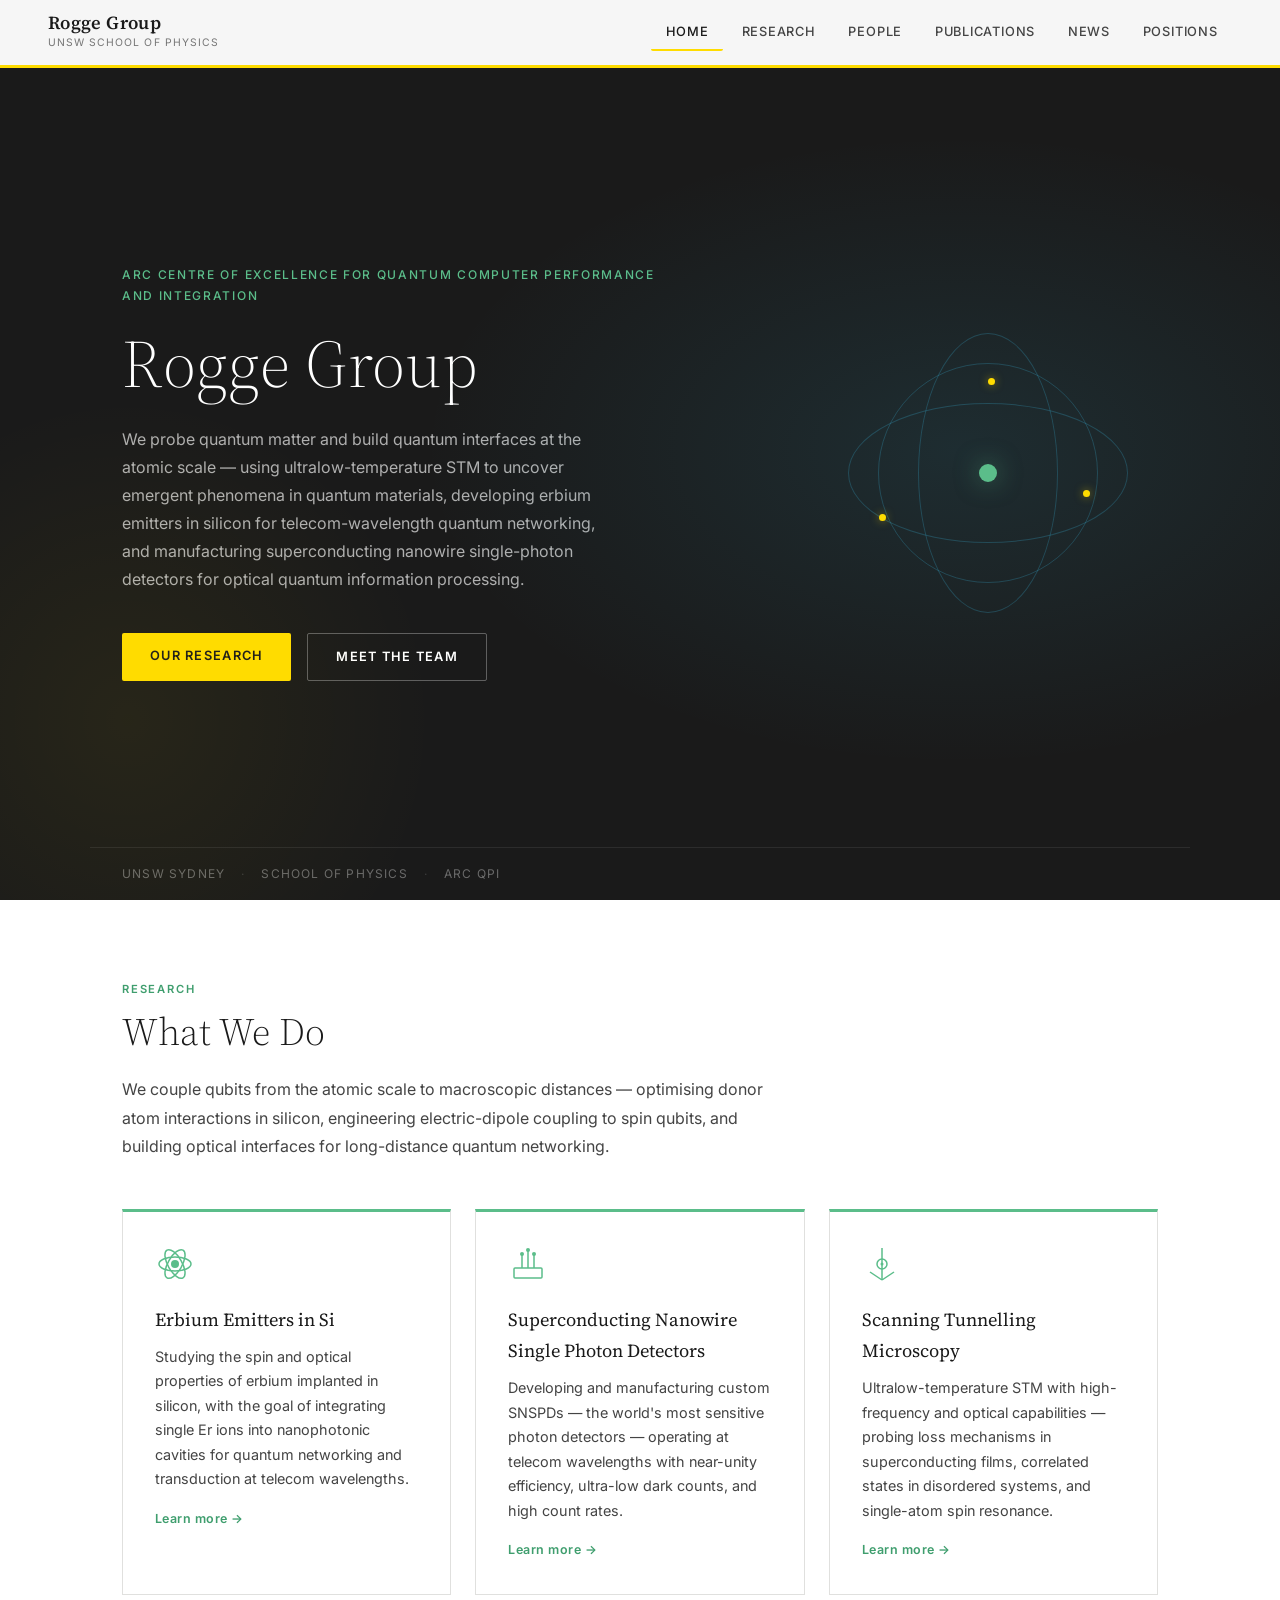
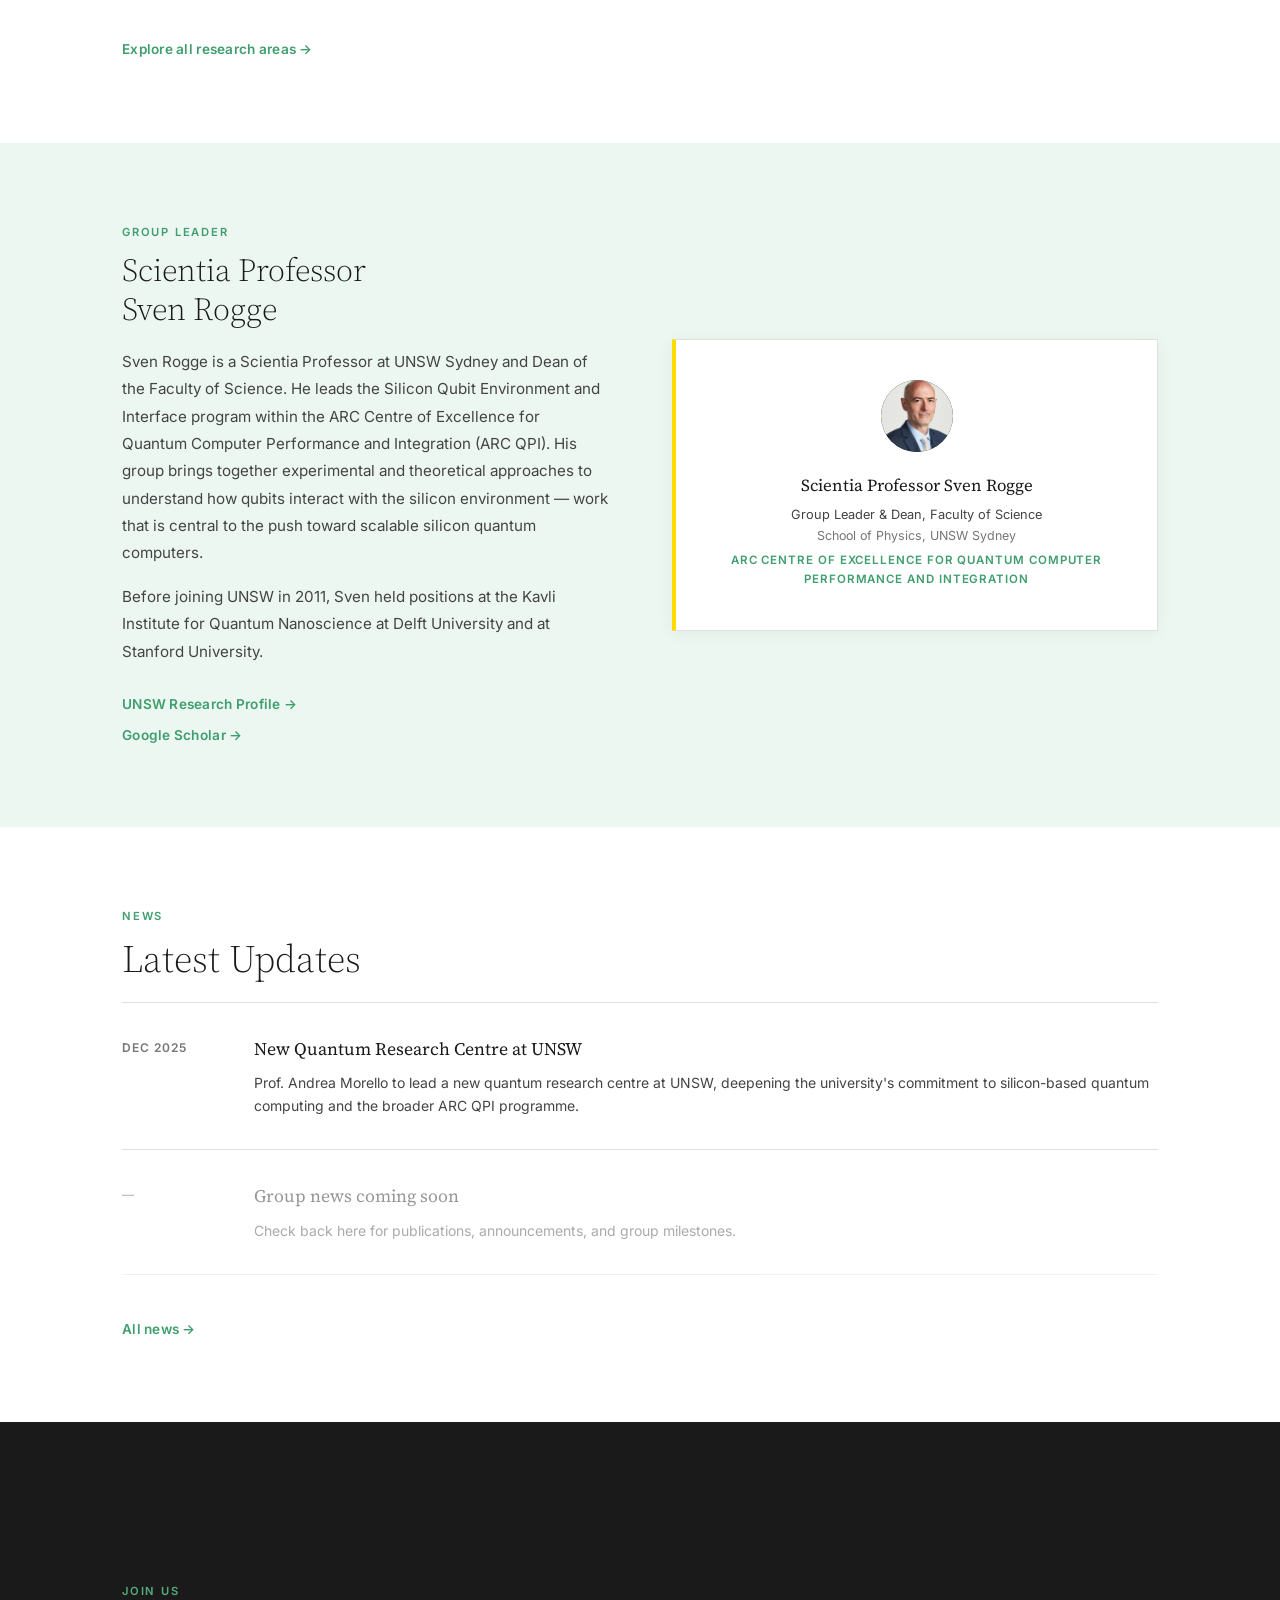
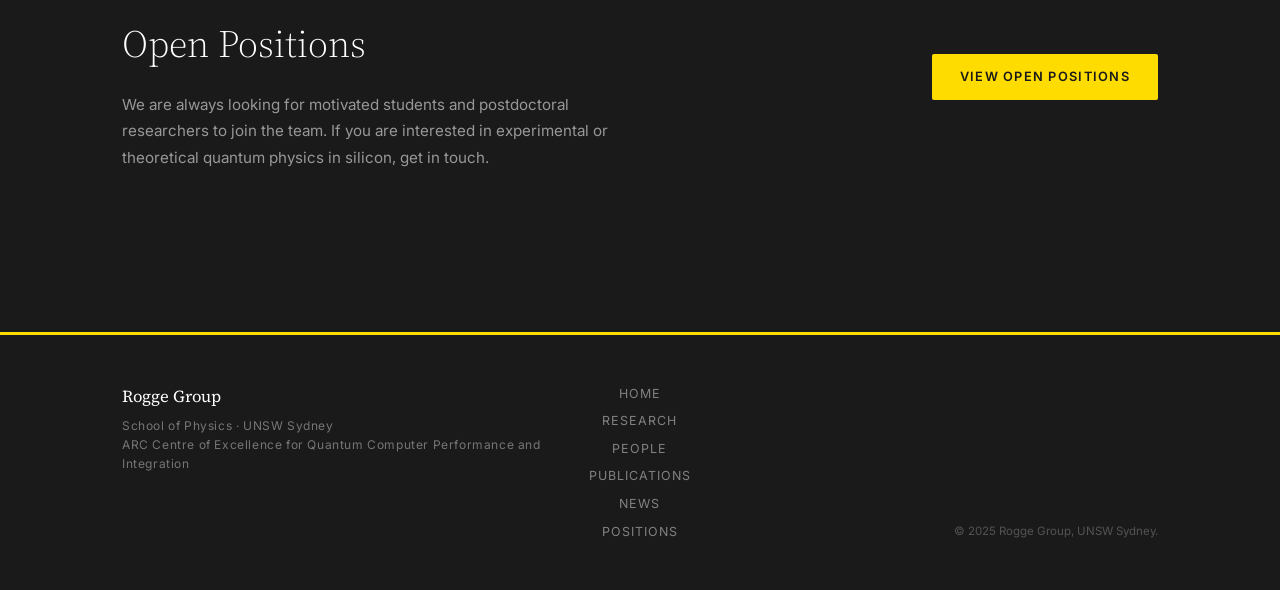
==== rogge/index.html @ 5e068f1f "Initial site" ====
<!DOCTYPE html>
<html lang="en">
<head>
  <meta charset="UTF-8" />
  <meta name="viewport" content="width=device-width, initial-scale=1.0" />
  <title>Rogge Group — UNSW School of Physics</title>
  <link rel="stylesheet" href="style.css" />
  <link rel="preconnect" href="https://fonts.googleapis.com" />
  <link rel="preconnect" href="https://fonts.gstatic.com" crossorigin />
  <link href="https://fonts.googleapis.com/css2?family=Source+Serif+4:ital,wght@0,300;0,400;0,600;1,300;1,400&family=Inter:wght@300;400;500;600&display=swap" rel="stylesheet" />
</head>
<body>

  <!-- ── Navigation ── -->
  <nav class="nav">
    <a href="index.html" class="nav-brand">
      <span class="nav-brand-name">Rogge Group</span>
      <span class="nav-brand-sub">UNSW School of Physics</span>
    </a>
    <div class="nav-links">
      <a href="index.html" class="nav-link active">Home</a>
      <a href="research.html" class="nav-link">Research</a>
      <a href="people.html" class="nav-link">People</a>
      <a href="publications.html" class="nav-link">Publications</a>
      <a href="news.html" class="nav-link">News</a>
      <a href="positions.html" class="nav-link">Positions</a>
    </div>
    <button class="nav-menu-toggle" aria-label="Toggle menu">&#9776;</button>
  </nav>

  <!-- ── Hero ── -->
  <section class="hero">
    <div class="hero-inner">
      <div class="hero-text">
        <div class="hero-eyebrow">ARC Centre of Excellence for Quantum Computer Performance and Integration</div>
        <h1 class="hero-title">Rogge Group</h1>
        <p class="hero-blurb">
          We probe quantum matter and build quantum interfaces at the atomic scale —
          using ultralow-temperature STM to uncover emergent phenomena in quantum
          materials, developing erbium emitters in silicon for telecom-wavelength
          quantum networking, and manufacturing superconducting nanowire single-photon
          detectors for optical quantum information processing.
        </p>
        <div class="hero-actions">
          <a href="research.html" class="btn btn-primary">Our Research</a>
          <a href="people.html" class="btn btn-secondary">Meet the Team</a>
        </div>
      </div>
      <div class="hero-graphic" aria-hidden="true">
        <div class="atom-ring atom-ring-1"></div>
        <div class="atom-ring atom-ring-2"></div>
        <div class="atom-ring atom-ring-3"></div>
        <div class="atom-core"></div>
        <div class="atom-dot dot-1"></div>
        <div class="atom-dot dot-2"></div>
        <div class="atom-dot dot-3"></div>
      </div>
    </div>
    <div class="hero-affil">
      <span>UNSW Sydney</span>
      <span class="affil-sep">·</span>
      <span>School of Physics</span>
      <span class="affil-sep">·</span>
      <span>ARC QPI</span>
    </div>
  </section>

  <!-- ── Research Overview ── -->
  <section class="section" id="research">
    <div class="container">
      <div class="section-label">Research</div>
      <h2 class="section-title">What We Do</h2>
      <p class="section-intro">
        We couple qubits from the atomic scale to macroscopic distances — optimising
        donor atom interactions in silicon, engineering electric-dipole coupling to
        spin qubits, and building optical interfaces for long-distance quantum networking.
      </p>

      <div class="research-grid research-grid-3">

        <div class="research-card">
          <div class="research-card-icon">
            <svg viewBox="0 0 40 40" fill="none" xmlns="http://www.w3.org/2000/svg">
              <circle cx="20" cy="20" r="4" fill="currentColor"/>
              <ellipse cx="20" cy="20" rx="16" ry="7" stroke="currentColor" stroke-width="1.5" fill="none"/>
              <ellipse cx="20" cy="20" rx="16" ry="7" stroke="currentColor" stroke-width="1.5" fill="none" transform="rotate(60 20 20)"/>
              <ellipse cx="20" cy="20" rx="16" ry="7" stroke="currentColor" stroke-width="1.5" fill="none" transform="rotate(120 20 20)"/>
            </svg>
          </div>
          <h3>Erbium Emitters in Si</h3>
          <p>
            Studying the spin and optical properties of erbium implanted in silicon,
            with the goal of integrating single Er ions into nanophotonic cavities
            for quantum networking and transduction at telecom wavelengths.
          </p>
          <a href="research.html#erbium" class="research-card-link">Learn more →</a>
        </div>

        <div class="research-card">
          <div class="research-card-icon">
            <svg viewBox="0 0 40 40" fill="none" xmlns="http://www.w3.org/2000/svg">
              <rect x="6" y="24" width="28" height="10" rx="1" stroke="currentColor" stroke-width="1.5"/>
              <path d="M14 24 L14 10 M20 24 L20 6 M26 24 L26 10" stroke="currentColor" stroke-width="1.5"/>
              <circle cx="20" cy="6" r="2" fill="currentColor"/>
              <circle cx="14" cy="10" r="2" fill="currentColor"/>
              <circle cx="26" cy="10" r="2" fill="currentColor"/>
            </svg>
          </div>
          <h3>Superconducting Nanowire Single Photon Detectors</h3>
          <p>
            Developing and manufacturing custom SNSPDs — the world's most sensitive
            photon detectors — operating at telecom wavelengths with near-unity
            efficiency, ultra-low dark counts, and high count rates.
          </p>
          <a href="research.html#snspd" class="research-card-link">Learn more →</a>
        </div>

        <div class="research-card">
          <div class="research-card-icon">
            <svg viewBox="0 0 40 40" fill="none" xmlns="http://www.w3.org/2000/svg">
              <line x1="20" y1="4" x2="20" y2="36" stroke="currentColor" stroke-width="1.5"/>
              <line x1="20" y1="36" x2="8" y2="28" stroke="currentColor" stroke-width="1.5"/>
              <line x1="20" y1="36" x2="32" y2="28" stroke="currentColor" stroke-width="1.5"/>
              <circle cx="20" cy="20" r="5" stroke="currentColor" stroke-width="1.5"/>
              <circle cx="20" cy="20" r="1.5" fill="currentColor"/>
            </svg>
          </div>
          <h3>Scanning Tunnelling Microscopy</h3>
          <p>
            Ultralow-temperature STM with high-frequency and optical capabilities —
            probing loss mechanisms in superconducting films, correlated states in
            disordered systems, and single-atom spin resonance.
          </p>
          <a href="research.html#stm" class="research-card-link">Learn more →</a>
        </div>

        <div class="research-card" style="display:none">
          <div class="research-card-icon">
            <svg viewBox="0 0 40 40" fill="none" xmlns="http://www.w3.org/2000/svg">
              <circle cx="20" cy="20" r="12" stroke="currentColor" stroke-width="1.5"/>
              <circle cx="20" cy="20" r="3" fill="currentColor"/>
              <line x1="20" y1="8" x2="20" y2="14" stroke="currentColor" stroke-width="1.5"/>
              <line x1="20" y1="26" x2="20" y2="32" stroke="currentColor" stroke-width="1.5"/>
              <line x1="8" y1="20" x2="14" y2="20" stroke="currentColor" stroke-width="1.5"/>
              <line x1="26" y1="20" x2="32" y2="20" stroke="currentColor" stroke-width="1.5"/>
            </svg>
          </div>
          <h3>Donor Atom Qubits</h3>
          <p>
            Using scanning tunnelling microscopy and spectroscopy to place
            and probe individual donor atoms in silicon with atomic precision —
            the building blocks of a phosphorus-in-silicon quantum processor.
          </p>
        </div>

      </div>

      <div class="research-cta">
        <a href="research.html" class="link-arrow">Explore all research areas →</a>
      </div>
    </div>
  </section>

  <!-- ── PI Feature ── -->
  <section class="section section-tinted" id="pi">
    <div class="container pi-layout">
      <div class="pi-text">
        <div class="section-label">Group Leader</div>
        <h2 class="pi-name">Scientia Professor<br/>Sven Rogge</h2>
        <p class="pi-bio">
          Sven Rogge is a Scientia Professor at UNSW Sydney and Dean of the
          Faculty of Science. He leads the Silicon Qubit Environment and
          Interface program within the ARC Centre of Excellence for Quantum
          Computer Performance and Integration (ARC QPI). His group brings
          together experimental and theoretical approaches to understand how
          qubits interact with the silicon environment — work that is central
          to the push toward scalable silicon quantum computers.
        </p>
        <p class="pi-bio">
          Before joining UNSW in 2011, Sven held positions at the Kavli
          Institute for Quantum Nanoscience at Delft University and at
          Stanford University.
        </p>
        <div class="pi-links">
          <a href="https://research.unsw.edu.au/people/scientia-professor-sven-rogge" target="_blank" rel="noopener" class="link-arrow">UNSW Research Profile →</a>
          <a href="https://scholar.google.com/citations?user=0EeBxOIAAAAJ" target="_blank" rel="noopener" class="link-arrow">Google Scholar →</a>
        </div>
      </div>
      <div class="pi-card-wrap">
        <div class="pi-card">
          <div class="pi-card-initials"><img src="sven-rogge.png" alt="Sven Rogge" style="width:100%;height:100%;object-fit:cover;border-radius:50%;display:block;" /></div>
          <div class="pi-card-details">
            <div class="pi-card-name">Scientia Professor Sven Rogge</div>
            <div class="pi-card-role">Group Leader &amp; Dean, Faculty of Science</div>
            <div class="pi-card-dept">School of Physics, UNSW Sydney</div>
            <div class="pi-card-affil">ARC Centre of Excellence for Quantum Computer Performance and Integration</div>
          </div>
        </div>
      </div>
    </div>
  </section>

  <!-- ── News Highlights ── -->
  <section class="section" id="news">
    <div class="container">
      <div class="section-label">News</div>
      <h2 class="section-title">Latest Updates</h2>

      <div class="news-list">
        <article class="news-item">
          <div class="news-date">Dec 2025</div>
          <div class="news-body">
            <h3 class="news-title">
              <a href="https://www.unsw.edu.au/news/2025/12/Prof-Andrea-Morello-To-Lead-New-Quantum-Research-Centre" target="_blank" rel="noopener">
                New Quantum Research Centre at UNSW
              </a>
            </h3>
            <p class="news-blurb">
              Prof. Andrea Morello to lead a new quantum research centre at UNSW,
              deepening the university's commitment to silicon-based quantum computing
              and the broader ARC QPI programme.
            </p>
          </div>
        </article>

        <article class="news-item news-item-placeholder">
          <div class="news-date">—</div>
          <div class="news-body">
            <h3 class="news-title">Group news coming soon</h3>
            <p class="news-blurb">
              Check back here for publications, announcements, and group milestones.
            </p>
          </div>
        </article>
      </div>

      <div class="research-cta">
        <a href="news.html" class="link-arrow">All news →</a>
      </div>
    </div>
  </section>

  <!-- ── Positions CTA ── -->
  <section class="section section-dark" id="positions">
    <div class="container positions-cta">
      <div>
        <div class="section-label section-label-light">Join Us</div>
        <h2 class="positions-title">Open Positions</h2>
        <p class="positions-blurb">
          We are always looking for motivated students and postdoctoral
          researchers to join the team. If you are interested in
          experimental or theoretical quantum physics in silicon,
          get in touch.
        </p>
      </div>
      <a href="positions.html" class="btn btn-yellow">View Open Positions</a>
    </div>
  </section>

  <!-- ── Footer ── -->
  <footer class="footer">
    <div class="container footer-inner">
      <div class="footer-brand">
        <div class="footer-name">Rogge Group</div>
        <div class="footer-sub">School of Physics · UNSW Sydney</div>
        <div class="footer-sub">ARC Centre of Excellence for Quantum Computer Performance and Integration</div>
      </div>
      <nav class="footer-nav">
        <a href="index.html">Home</a>
        <a href="research.html">Research</a>
        <a href="people.html">People</a>
        <a href="publications.html">Publications</a>
        <a href="news.html">News</a>
        <a href="positions.html">Positions</a>
      </nav>
      <div class="footer-copy">
        &copy; 2025 Rogge Group, UNSW Sydney.
      </div>
    </div>
  </footer>

</body>
</html>
---- rogge/style.css ----
/* ── Reset & Base ── */
*, *::before, *::after { box-sizing: border-box; margin: 0; padding: 0; }

:root {
  --unsw-yellow:   #FFDC00;
  --unsw-dark:     #1A1A1A;
  --unsw-mid:      #444444;
  --unsw-muted:    #767676;
  --unsw-light:    #F5F5F3;
  --unsw-border:   #E0E0DE;
  --cqc-blue:      #3AB5D9;
  --cqc-blue-dim:  #2A9BBF;
  --cqc-blue-faint:#EAF7FB;
  --green:         #5BBD8A;
  --green-dim:     #3F9E6E;
  --green-dark:    #1E6640;
  --green-faint:   #EDF7F2;
  --white:         #FFFFFF;

  --font-serif: 'Source Serif 4', Georgia, serif;
  --font-sans:  'Inter', system-ui, sans-serif;

  --nav-h: 68px;
}

html { scroll-behavior: smooth; }

body {
  background: var(--white);
  color: var(--unsw-dark);
  font-family: var(--font-sans);
  font-weight: 400;
  font-size: 16px;
  line-height: 1.7;
  -webkit-font-smoothing: antialiased;
}

a { color: inherit; text-decoration: none; }

/* ── Nav ── */
.nav {
  position: fixed;
  top: 0; left: 0; right: 0;
  z-index: 100;
  height: var(--nav-h);
  display: flex;
  align-items: center;
  justify-content: space-between;
  padding: 0 3rem;
  background: rgba(255,255,255,0.96);
  backdrop-filter: blur(10px);
  border-bottom: 3px solid var(--unsw-yellow);
}

.nav-brand {
  display: flex;
  flex-direction: column;
  gap: 0.05rem;
  text-decoration: none;
}

.nav-brand-name {
  font-family: var(--font-serif);
  font-size: 1.15rem;
  font-weight: 600;
  color: var(--unsw-dark);
  letter-spacing: 0.02em;
  line-height: 1.1;
}

.nav-brand-sub {
  font-size: 0.65rem;
  letter-spacing: 0.1em;
  text-transform: uppercase;
  color: var(--unsw-muted);
}

.nav-links {
  display: flex;
  gap: 0.25rem;
}

.nav-link {
  font-size: 0.8rem;
  font-weight: 500;
  letter-spacing: 0.06em;
  text-transform: uppercase;
  color: var(--unsw-mid);
  padding: 0.4rem 0.9rem;
  border-radius: 2px;
  transition: color 0.2s, background 0.2s;
}

.nav-link:hover { color: var(--unsw-dark); background: var(--unsw-light); }
.nav-link.active { color: var(--unsw-dark); border-bottom: 2px solid var(--unsw-yellow); }

.nav-menu-toggle {
  display: none;
  background: none;
  border: none;
  font-size: 1.4rem;
  cursor: pointer;
  color: var(--unsw-dark);
}

/* ── Container ── */
.container {
  max-width: 1100px;
  margin: 0 auto;
  padding: 0 2rem;
}

/* ── Hero ── */
.hero {
  min-height: 100vh;
  padding-top: var(--nav-h);
  display: flex;
  flex-direction: column;
  background: var(--unsw-dark);
  position: relative;
  overflow: hidden;
}

.hero::before {
  content: '';
  position: absolute;
  inset: 0;
  background:
    radial-gradient(ellipse 60% 50% at 75% 50%, rgba(58,181,217,0.12) 0%, transparent 70%),
    radial-gradient(ellipse 40% 60% at 10% 80%, rgba(255,220,0,0.06) 0%, transparent 60%);
  pointer-events: none;
}

.hero-inner {
  flex: 1;
  display: flex;
  align-items: center;
  justify-content: space-between;
  gap: 4rem;
  max-width: 1100px;
  margin: 0 auto;
  padding: 5rem 2rem 3rem;
  width: 100%;
}

.hero-text {
  max-width: 560px;
}

.hero-eyebrow {
  font-size: 0.75rem;
  font-weight: 500;
  letter-spacing: 0.14em;
  text-transform: uppercase;
  color: var(--green);
  margin-bottom: 1.25rem;
}

.hero-title {
  font-family: var(--font-serif);
  font-size: clamp(2.6rem, 5.5vw, 4.2rem);
  font-weight: 300;
  line-height: 1.12;
  color: var(--white);
  letter-spacing: 0.01em;
  margin-bottom: 1.5rem;
}

.hero-blurb {
  font-size: 1rem;
  color: rgba(255,255,255,0.65);
  line-height: 1.75;
  max-width: 480px;
  margin-bottom: 2.5rem;
}

.hero-actions {
  display: flex;
  gap: 1rem;
  flex-wrap: wrap;
}

/* ── Buttons ── */
.btn {
  display: inline-block;
  font-size: 0.8rem;
  font-weight: 600;
  letter-spacing: 0.1em;
  text-transform: uppercase;
  padding: 0.75rem 1.75rem;
  border-radius: 2px;
  transition: all 0.2s ease;
}

.btn-primary {
  background: var(--unsw-yellow);
  color: var(--unsw-dark);
}
.btn-primary:hover { background: #ffe633; }

.btn-secondary {
  background: transparent;
  color: var(--white);
  border: 1.5px solid rgba(255,255,255,0.3);
}
.btn-secondary:hover {
  border-color: rgba(255,255,255,0.7);
  background: rgba(255,255,255,0.06);
}

.btn-yellow {
  background: var(--unsw-yellow);
  color: var(--unsw-dark);
}
.btn-yellow:hover { background: #ffe633; }

/* ── Hero Graphic — atom ── */
.hero-graphic {
  position: relative;
  width: 340px;
  height: 340px;
  flex-shrink: 0;
}

.atom-ring {
  position: absolute;
  top: 50%; left: 50%;
  border-radius: 50%;
  border: 1.5px solid rgba(58,181,217,0.25);
  transform: translate(-50%, -50%);
  animation: spin linear infinite;
}

.atom-ring-1 { width: 220px; height: 220px; animation-duration: 18s; }
.atom-ring-2 { width: 280px; height: 140px; animation-duration: 24s; animation-direction: reverse; }
.atom-ring-3 { width: 140px; height: 280px; animation-duration: 30s; }

@keyframes spin {
  from { transform: translate(-50%, -50%) rotate(0deg); }
  to   { transform: translate(-50%, -50%) rotate(360deg); }
}

.atom-core {
  position: absolute;
  top: 50%; left: 50%;
  width: 18px; height: 18px;
  border-radius: 50%;
  background: var(--green);
  transform: translate(-50%, -50%);
  box-shadow: 0 0 24px rgba(91,189,138,0.5);
}

.atom-dot {
  position: absolute;
  width: 7px; height: 7px;
  border-radius: 50%;
  background: var(--unsw-yellow);
  box-shadow: 0 0 8px rgba(255,220,0,0.5);
}
.dot-1 { top: 22%; left: 50%; }
.dot-2 { top: 62%; left: 18%; }
.dot-3 { top: 55%; left: 78%; }

/* ── Hero Affiliation Bar ── */
.hero-affil {
  display: flex;
  align-items: center;
  gap: 1rem;
  padding: 1rem 2rem;
  max-width: 1100px;
  margin: 0 auto;
  width: 100%;
  font-size: 0.75rem;
  letter-spacing: 0.1em;
  text-transform: uppercase;
  color: rgba(255,255,255,0.35);
  border-top: 1px solid rgba(255,255,255,0.08);
}
.affil-sep { color: rgba(255,255,255,0.15); }

/* ── Section Base ── */
.section {
  padding: 5rem 0;
}

.section-tinted {
  background: var(--green-faint);
}

.section-dark {
  background: var(--unsw-dark);
}

.section-label {
  font-size: 0.7rem;
  font-weight: 600;
  letter-spacing: 0.16em;
  text-transform: uppercase;
  color: var(--green-dim);
  margin-bottom: 0.6rem;
}

.section-label-light {
  color: rgba(91,189,138,0.9);
}

.section-title {
  font-family: var(--font-serif);
  font-size: clamp(1.8rem, 3vw, 2.6rem);
  font-weight: 300;
  color: var(--unsw-dark);
  margin-bottom: 1.25rem;
  line-height: 1.2;
}

.section-intro {
  font-size: 1rem;
  color: var(--unsw-mid);
  max-width: 660px;
  line-height: 1.8;
  margin-bottom: 3rem;
}

/* ── Research Grid ── */
.research-grid {
  display: grid;
  grid-template-columns: repeat(2, 1fr);
  gap: 1.5rem;
}

.research-grid-3 {
  grid-template-columns: repeat(3, 1fr);
}

.research-card-link {
  display: inline-block;
  margin-top: 1rem;
  font-size: 0.78rem;
  font-weight: 600;
  color: var(--green-dim);
  letter-spacing: 0.04em;
  transition: color 0.2s;
}
.research-card-link:hover { color: var(--unsw-dark); }

.research-card {
  padding: 2rem;
  border: 1px solid var(--unsw-border);
  border-top: 3px solid var(--green);
  background: var(--white);
  transition: box-shadow 0.25s ease, transform 0.25s ease;
}

.research-card:hover {
  box-shadow: 0 4px 24px rgba(0,0,0,0.08);
  transform: translateY(-2px);
}

.research-card-icon {
  width: 40px;
  height: 40px;
  color: var(--green);
  margin-bottom: 1.25rem;
}

.research-card h3 {
  font-family: var(--font-serif);
  font-size: 1.15rem;
  font-weight: 400;
  color: var(--unsw-dark);
  margin-bottom: 0.6rem;
}

.research-card p {
  font-size: 0.9rem;
  color: var(--unsw-mid);
  line-height: 1.7;
}

.research-cta {
  margin-top: 2.5rem;
}

.link-arrow {
  font-size: 0.85rem;
  font-weight: 600;
  color: var(--green-dim);
  letter-spacing: 0.02em;
  transition: color 0.2s;
  display: inline-block;
  margin-right: 2rem;
}
.link-arrow:hover { color: var(--unsw-dark); }

/* ── PI Section ── */
.pi-layout {
  display: grid;
  grid-template-columns: 1fr 1fr;
  gap: 4rem;
  align-items: center;
}

.pi-name {
  font-family: var(--font-serif);
  font-size: clamp(1.6rem, 2.5vw, 2.2rem);
  font-weight: 300;
  color: var(--unsw-dark);
  margin-bottom: 1.25rem;
  line-height: 1.2;
}

.pi-bio {
  font-size: 0.95rem;
  color: var(--unsw-mid);
  line-height: 1.8;
  margin-bottom: 1rem;
}

.pi-links {
  margin-top: 1.75rem;
  display: flex;
  flex-direction: column;
  gap: 0.5rem;
}

.pi-card {
  background: var(--white);
  border: 1px solid var(--unsw-border);
  border-left: 4px solid var(--unsw-yellow);
  padding: 2.5rem 2rem;
  display: flex;
  flex-direction: column;
  align-items: center;
  text-align: center;
  gap: 1.25rem;
  box-shadow: 0 2px 16px rgba(0,0,0,0.05);
}

.pi-card-initials {
  width: 72px;
  height: 72px;
  border-radius: 50%;
  background: var(--unsw-dark);
  color: var(--unsw-yellow);
  font-family: var(--font-serif);
  font-size: 1.6rem;
  font-weight: 300;
  display: flex;
  align-items: center;
  justify-content: center;
  letter-spacing: 0.05em;
}

.pi-card-name {
  font-family: var(--font-serif);
  font-size: 1.05rem;
  font-weight: 400;
  color: var(--unsw-dark);
}

.pi-card-role {
  font-size: 0.8rem;
  color: var(--unsw-mid);
  margin-top: 0.2rem;
}

.pi-card-dept {
  font-size: 0.78rem;
  color: var(--unsw-muted);
}

.pi-card-affil {
  font-size: 0.72rem;
  font-weight: 600;
  letter-spacing: 0.08em;
  text-transform: uppercase;
  color: var(--green-dim);
  margin-top: 0.25rem;
}

/* ── News ── */
.news-list {
  display: flex;
  flex-direction: column;
  gap: 0;
  border-top: 1px solid var(--unsw-border);
}

.news-item {
  display: grid;
  grid-template-columns: 100px 1fr;
  gap: 2rem;
  padding: 2rem 0;
  border-bottom: 1px solid var(--unsw-border);
  align-items: start;
  transition: background 0.2s;
}

.news-item:hover { background: var(--unsw-light); }

.news-item-placeholder {
  opacity: 0.45;
}

.news-date {
  font-size: 0.75rem;
  font-weight: 600;
  letter-spacing: 0.08em;
  text-transform: uppercase;
  color: var(--unsw-muted);
  padding-top: 0.2rem;
}

.news-title {
  font-family: var(--font-serif);
  font-size: 1.1rem;
  font-weight: 400;
  color: var(--unsw-dark);
  margin-bottom: 0.4rem;
}

.news-title a { transition: color 0.2s; }
.news-title a:hover { color: var(--green-dim); }

.news-blurb {
  font-size: 0.875rem;
  color: var(--unsw-mid);
  line-height: 1.65;
}

/* ── Positions CTA ── */
.positions-cta {
  display: flex;
  align-items: center;
  justify-content: space-between;
  gap: 3rem;
  flex-wrap: wrap;
  padding-top: 5rem;
  padding-bottom: 5rem;
}

.positions-title {
  font-family: var(--font-serif);
  font-size: clamp(1.8rem, 3vw, 2.4rem);
  font-weight: 300;
  color: var(--white);
  margin-bottom: 1rem;
}

.positions-blurb {
  font-size: 0.95rem;
  color: rgba(255,255,255,0.55);
  line-height: 1.75;
  max-width: 520px;
}

/* ── Footer ── */
.footer {
  background: var(--unsw-dark);
  border-top: 3px solid var(--unsw-yellow);
  padding: 3rem 0;
}

.footer-inner {
  display: grid;
  grid-template-columns: 1fr auto 1fr;
  align-items: start;
  gap: 2rem;
}

.footer-name {
  font-family: var(--font-serif);
  font-size: 1.05rem;
  font-weight: 400;
  color: var(--white);
  margin-bottom: 0.3rem;
}

.footer-sub {
  font-size: 0.75rem;
  color: rgba(255,255,255,0.4);
  letter-spacing: 0.05em;
  line-height: 1.6;
}

.footer-nav {
  display: flex;
  flex-direction: column;
  gap: 0.4rem;
  align-items: center;
}

.footer-nav a {
  font-size: 0.78rem;
  letter-spacing: 0.08em;
  text-transform: uppercase;
  color: rgba(255,255,255,0.45);
  transition: color 0.2s;
}
.footer-nav a:hover { color: var(--white); }

.footer-copy {
  font-size: 0.72rem;
  color: rgba(255,255,255,0.25);
  text-align: right;
  align-self: end;
}

/* ── Page Header (inner pages) ── */
.page-header {
  padding: calc(var(--nav-h) + 3rem) 0 3rem;
  background: var(--unsw-dark);
  border-bottom: 3px solid var(--unsw-yellow);
}

.page-title {
  font-family: var(--font-serif);
  font-size: clamp(2.2rem, 4vw, 3.2rem);
  font-weight: 300;
  color: var(--white);
  line-height: 1.1;
  margin-bottom: 0.5rem;
}

.page-subtitle {
  font-size: 0.9rem;
  color: rgba(255,255,255,0.5);
  margin-top: 0.75rem;
}

.page-header-link {
  color: var(--green);
  text-decoration: underline;
  text-underline-offset: 3px;
}
.page-header-link:hover { color: var(--white); }

/* ── Section alt (light tint) ── */
.section-alt {
  background: var(--unsw-light);
}

/* ── People ── */
.people-group-title {
  font-family: var(--font-serif);
  font-size: 1.4rem;
  font-weight: 300;
  color: var(--unsw-dark);
  margin-bottom: 2rem;
  padding-bottom: 0.6rem;
  border-bottom: 1px solid var(--unsw-border);
}

.people-grid {
  display: grid;
  grid-template-columns: repeat(3, 1fr);
  gap: 1.25rem;
}

.people-grid-pi {
  grid-template-columns: 1fr;
}

.person-card {
  display: flex;
  align-items: flex-start;
  gap: 1.25rem;
  padding: 1.5rem;
  background: var(--white);
  border: 1px solid var(--unsw-border);
  border-top: 3px solid var(--green);
  transition: box-shadow 0.2s, transform 0.2s;
}

.person-card:hover {
  box-shadow: 0 4px 16px rgba(0,0,0,0.07);
  transform: translateY(-2px);
}

.person-card-pi {
  border-top-color: var(--unsw-yellow);
}

.person-avatar {
  width: 96px;
  height: 96px;
  min-width: 96px;
  border-radius: 50%;
  background: var(--unsw-dark);
  color: var(--unsw-yellow);
  font-family: var(--font-serif);
  font-size: 1.3rem;
  font-weight: 300;
  display: flex;
  align-items: center;
  justify-content: center;
  letter-spacing: 0.04em;
}

.person-avatar-large {
  width: 140px;
  height: 140px;
  min-width: 140px;
  font-size: 2rem;
}

.person-avatar img {
  width: 100%;
  height: 100%;
  object-fit: cover;
  border-radius: 50%;
  display: block;
}

.person-name {
  font-family: var(--font-serif);
  font-size: 1rem;
  font-weight: 400;
  color: var(--unsw-dark);
  margin-bottom: 0.2rem;
}

.person-role {
  font-size: 0.78rem;
  font-weight: 500;
  letter-spacing: 0.06em;
  text-transform: uppercase;
  color: var(--green-dim);
  margin-bottom: 0.3rem;
}

.person-detail {
  font-size: 0.8rem;
  color: var(--unsw-muted);
  line-height: 1.5;
}

.person-affil {
  font-size: 0.72rem;
  font-weight: 600;
  letter-spacing: 0.08em;
  text-transform: uppercase;
  color: var(--green-dim);
  margin-top: 0.4rem;
}

.person-links {
  display: flex;
  gap: 1.25rem;
  margin-top: 0.75rem;
}

.person-link {
  font-size: 0.78rem;
  font-weight: 600;
  color: var(--green-dim);
  transition: color 0.2s;
}
.person-link:hover { color: var(--unsw-dark); }

.people-alumni-placeholder {
  font-size: 0.9rem;
  color: var(--unsw-muted);
  font-style: italic;
  padding: 1.5rem 0;
}

/* ── Publications ── */
.pub-year-block {
  display: grid;
  grid-template-columns: 80px 1fr;
  gap: 0 2.5rem;
  margin-bottom: 0;
  border-top: 1px solid var(--unsw-border);
  padding: 2.5rem 0;
}

.pub-year-block:last-of-type {
  border-bottom: 1px solid var(--unsw-border);
}

.pub-year-label {
  font-family: var(--font-serif);
  font-size: 1.5rem;
  font-weight: 300;
  color: var(--unsw-dark);
  padding-top: 0.1rem;
  letter-spacing: 0.02em;
}

.pub-list {
  display: flex;
  flex-direction: column;
  gap: 1.75rem;
}

.pub-item {
  display: flex;
  flex-direction: column;
  gap: 0.3rem;
}

.pub-authors {
  font-size: 0.8rem;
  color: var(--unsw-muted);
  line-height: 1.5;
}

.pub-title {
  font-family: var(--font-serif);
  font-size: 1rem;
  font-weight: 400;
  color: var(--unsw-dark);
  line-height: 1.4;
}

.pub-meta {
  font-size: 0.8rem;
  color: var(--unsw-mid);
  display: flex;
  align-items: center;
  gap: 0.75rem;
  flex-wrap: wrap;
}

.pub-journal {
  font-style: italic;
}

.pub-doi {
  font-size: 0.72rem;
  font-weight: 600;
  letter-spacing: 0.06em;
  color: var(--green-dim);
  transition: color 0.2s;
}
.pub-doi:hover { color: var(--unsw-dark); }

.pub-footer-note {
  margin-top: 3rem;
  font-size: 0.9rem;
  color: var(--unsw-muted);
}

/* ── Research Areas ── */
.research-area {
  border-bottom: 1px solid var(--unsw-border);
}

.research-area-inner {
  display: flex;
  flex-direction: column;
  gap: 2.5rem;
}

.research-area-header {
  display: flex;
  align-items: flex-start;
  gap: 1.75rem;
}


.research-area-title {
  font-family: var(--font-serif);
  font-size: clamp(1.4rem, 2.2vw, 1.9rem);
  font-weight: 300;
  color: var(--unsw-dark);
  line-height: 1.15;
  margin-top: 0.25rem;
  white-space: nowrap;
}

.research-area-body {
  display: grid;
  grid-template-columns: 1fr 320px;
  gap: 3rem;
  align-items: start;
}

.research-area-text p {
  font-size: 0.975rem;
  color: var(--unsw-mid);
  line-height: 1.8;
  margin-bottom: 1rem;
}

.research-figures {
  display: grid;
  grid-template-columns: repeat(2, 1fr);
  gap: 1rem;
  margin-bottom: 1.75rem;
}

.research-figure {
  margin: 0;
}

.research-figure .research-figure-img-wrap {
  width: 100%;
  aspect-ratio: 4 / 3;
  overflow: hidden;
  border: 1px solid var(--unsw-border);
  background: var(--unsw-light);
}

.research-figure img {
  width: 100%;
  height: 100%;
  display: block;
  object-fit: cover;
  object-position: center;
}

.research-figure .research-figure-img-wrap.contain img {
  object-fit: contain;
  background: #fff;
}

/* show a dashed placeholder when image is missing */
.research-figure img[src$="fig1.png"]:not([naturalWidth]),
.research-figure img:not([src]) {
  min-height: 160px;
}

.research-figure figcaption {
  font-size: 0.75rem;
  color: var(--unsw-muted);
  font-style: italic;
  margin-top: 0.4rem;
  line-height: 1.45;
}

.research-list {
  margin: 0.75rem 0 1rem 1.25rem;
  display: flex;
  flex-direction: column;
  gap: 0.4rem;
}

.research-list li {
  font-size: 0.975rem;
  color: var(--unsw-mid);
  line-height: 1.6;
}

.research-placeholder {
  font-style: italic;
  color: var(--unsw-muted) !important;
}

.research-sidebar-card {
  background: var(--white);
  border: 1px solid var(--unsw-border);
  border-left: 3px solid var(--green-dark);
  padding: 1.25rem 1.5rem;
  margin-bottom: 1rem;
}

.section-alt .research-sidebar-card {
  background: var(--white);
  border-left-color: var(--green);
}

.section-alt .sidebar-card-label {
  color: var(--green-dim);
}

.section-alt .sidebar-pubs {
  border-left-color: var(--green);
}

.section-alt .sidebar-pubs li {
  border-left-color: var(--green);
}

.section-alt .pub-year-tag {
  color: var(--green-dim);
}

.sidebar-card-label {
  font-size: 0.65rem;
  font-weight: 600;
  letter-spacing: 0.14em;
  text-transform: uppercase;
  color: var(--green-dim);
  margin-bottom: 0.75rem;
}

.sidebar-list {
  list-style: none;
  display: flex;
  flex-direction: column;
  gap: 0.5rem;
}

.sidebar-list li {
  font-size: 0.82rem;
  color: var(--unsw-mid);
  padding-left: 0.75rem;
  border-left: 1px solid var(--unsw-border);
  line-height: 1.4;
}

.sidebar-pubs li {
  border-left-color: var(--green);
  border-left-width: 2px;
}

.sidebar-pubs a {
  color: var(--unsw-mid);
  transition: color 0.2s;
  display: flex;
  flex-direction: column;
  gap: 0.2rem;
}
.sidebar-pubs a:hover { color: var(--unsw-dark); }

.pub-year-tag {
  font-size: 0.68rem;
  font-weight: 600;
  letter-spacing: 0.08em;
  color: var(--green-dim);
}

.pub-venue {
  font-style: italic;
}

.pub-no-link {
  font-size: 0.82rem;
  color: var(--unsw-mid);
  line-height: 1.4;
}

/* ── News & Positions placeholder pages ── */
.placeholder-section {
  padding: 6rem 0;
  text-align: center;
}

.placeholder-section p {
  font-size: 1rem;
  color: var(--unsw-muted);
  font-style: italic;
}

/* ── Responsive ── */
@media (max-width: 900px) {
  .nav { padding: 0 1.5rem; }
  .nav-links { display: none; }
  .nav-menu-toggle { display: block; }

  .hero-inner {
    flex-direction: column;
    text-align: center;
    padding: 3rem 1.5rem 2rem;
    gap: 2rem;
  }

  .hero-text { max-width: 100%; }
  .hero-blurb { margin-left: auto; margin-right: auto; }
  .hero-actions { justify-content: center; }

  .hero-graphic {
    width: 220px;
    height: 220px;
  }
  .atom-ring-1 { width: 140px; height: 140px; }
  .atom-ring-2 { width: 180px; height: 90px; }
  .atom-ring-3 { width: 90px; height: 180px; }

  .research-grid { grid-template-columns: 1fr; }

  .pi-layout {
    grid-template-columns: 1fr;
    gap: 2.5rem;
  }

  .news-item { grid-template-columns: 1fr; gap: 0.5rem; }

  .positions-cta { flex-direction: column; align-items: flex-start; }

  .footer-inner {
    grid-template-columns: 1fr;
    gap: 1.5rem;
  }
  .footer-copy { text-align: left; }
  .footer-nav { align-items: flex-start; }
}
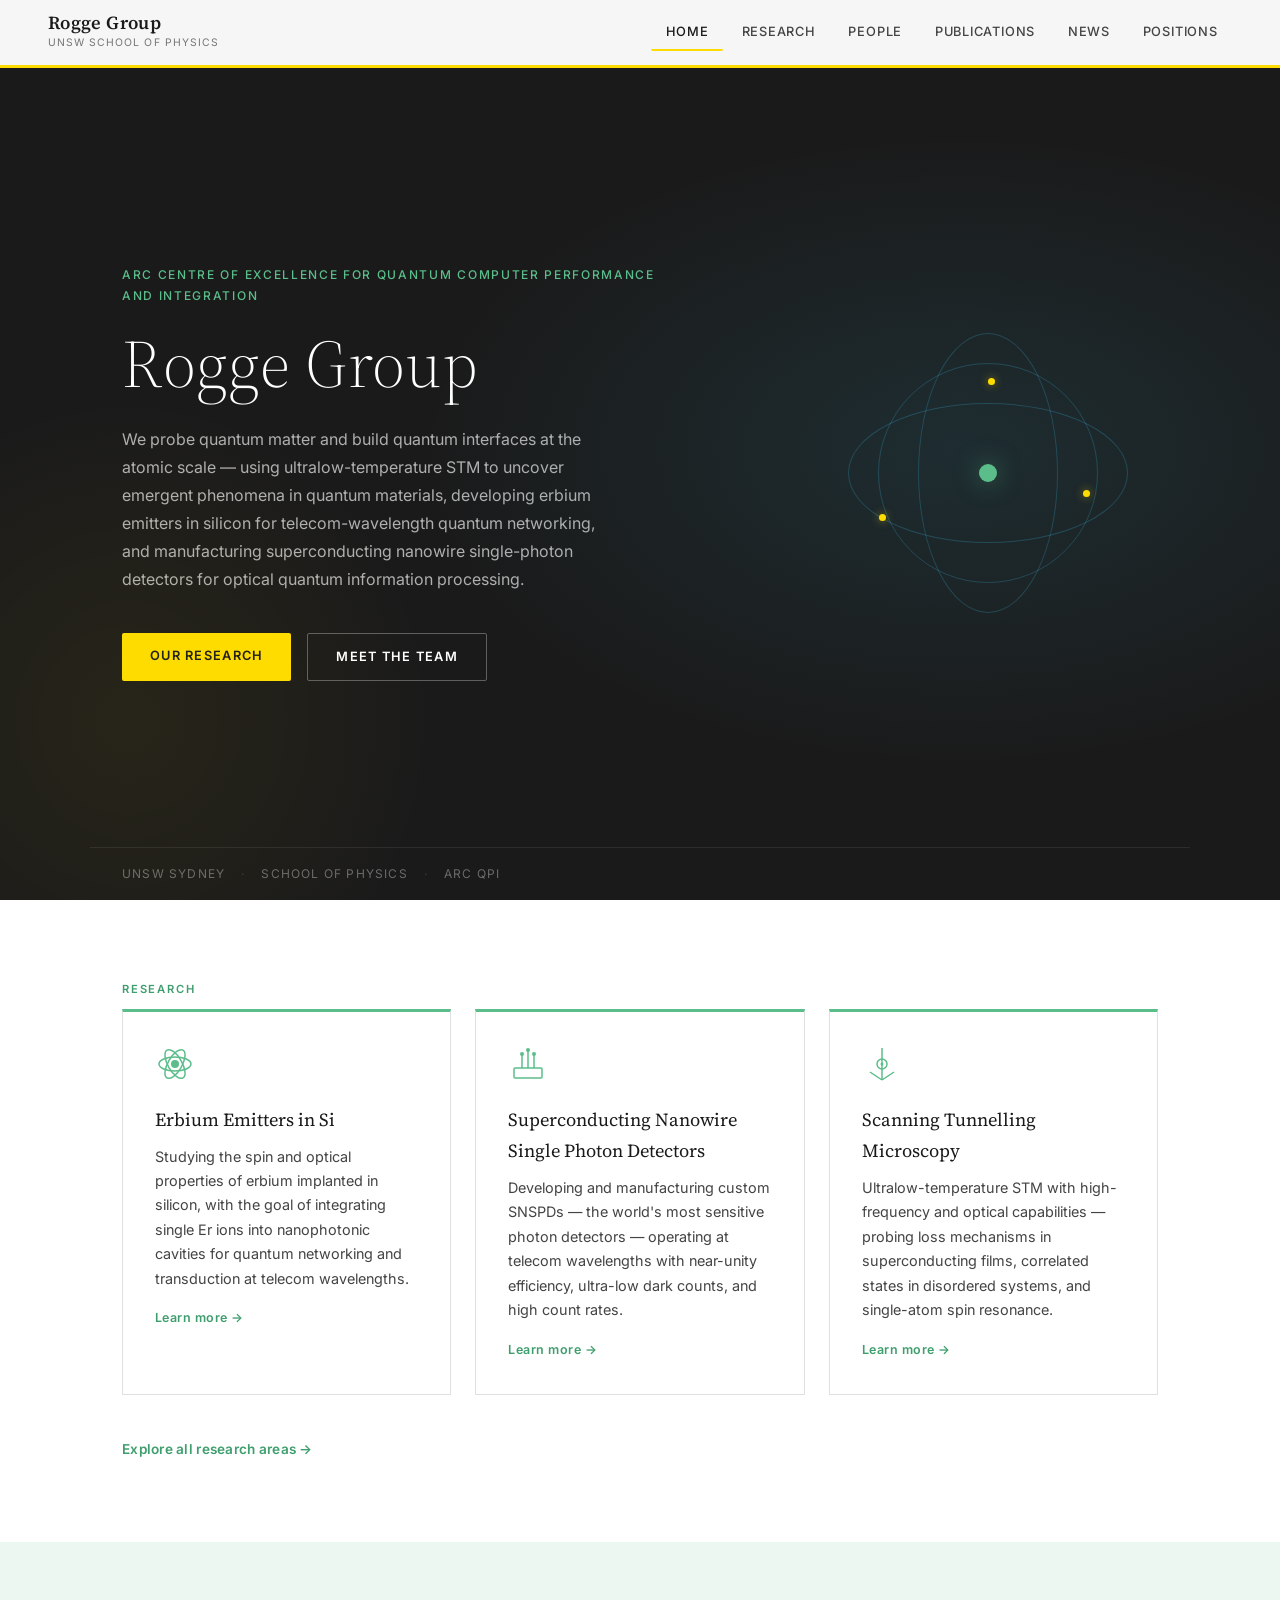
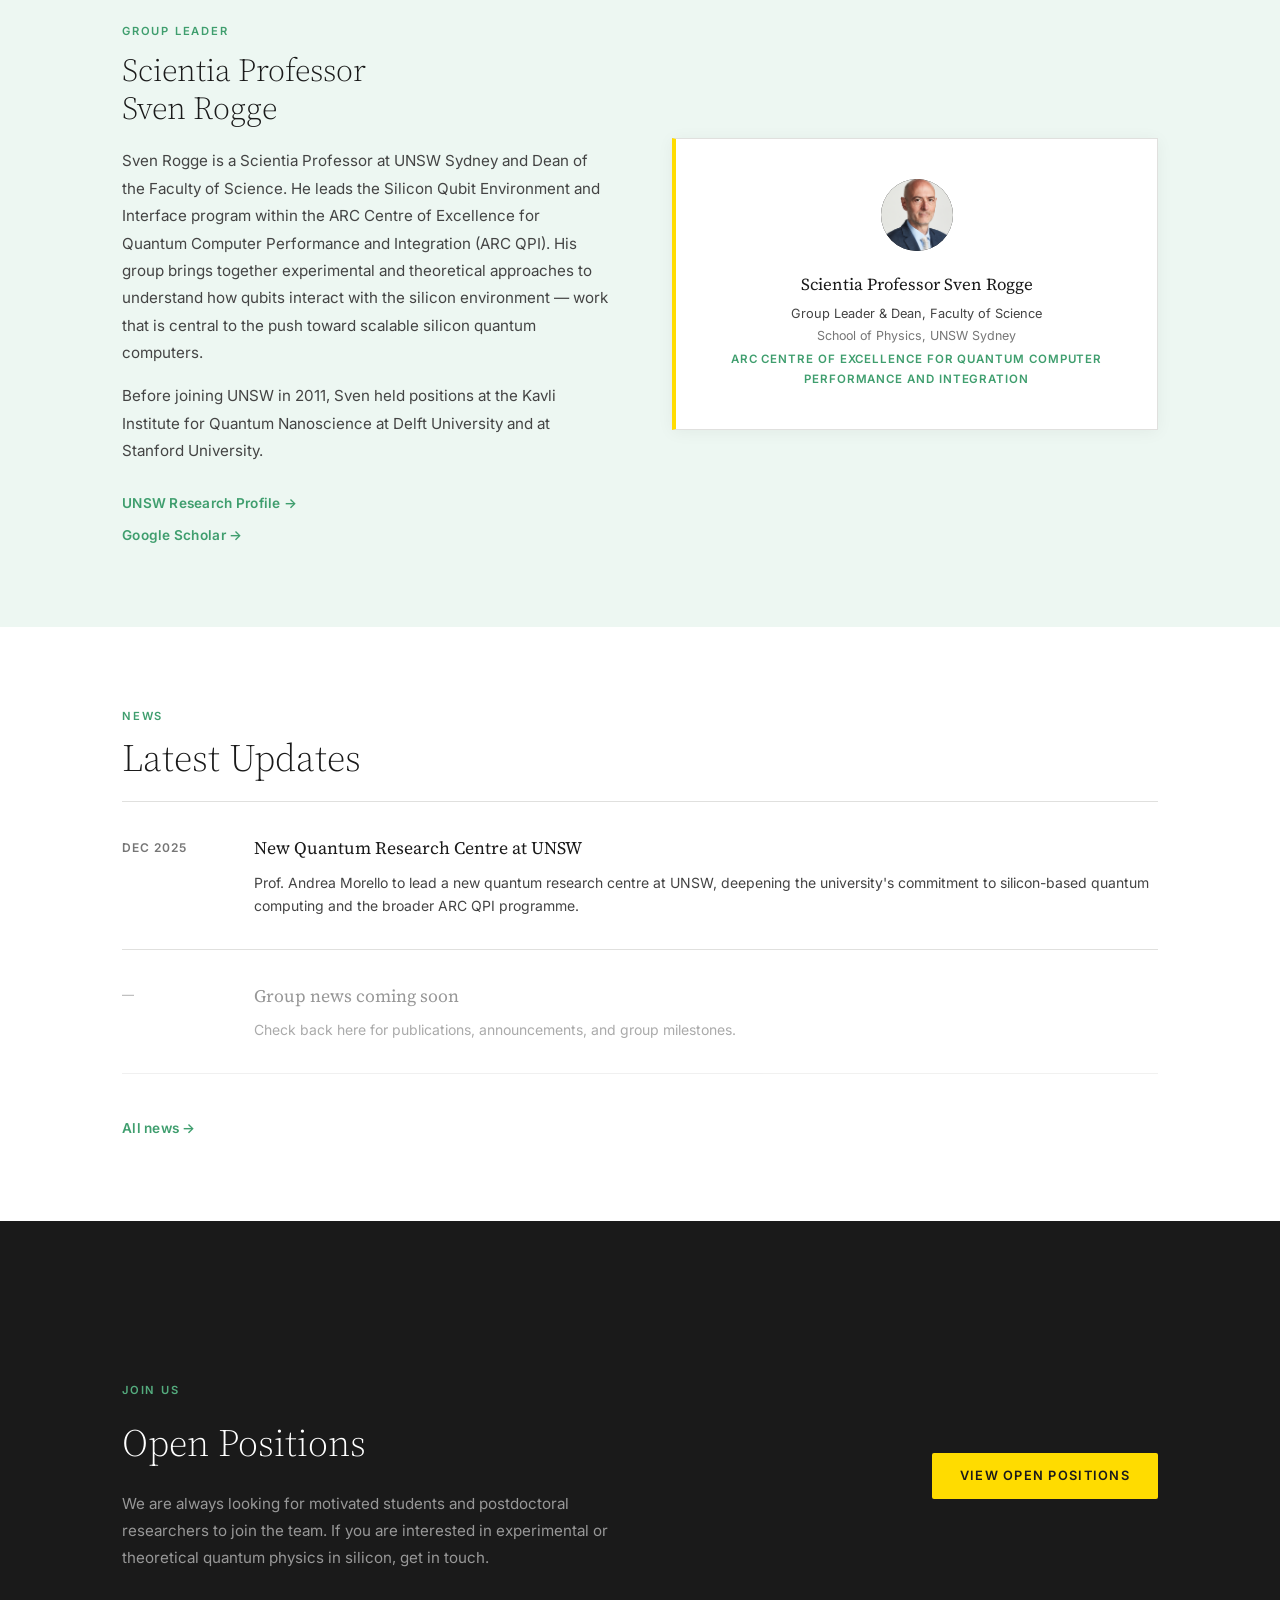
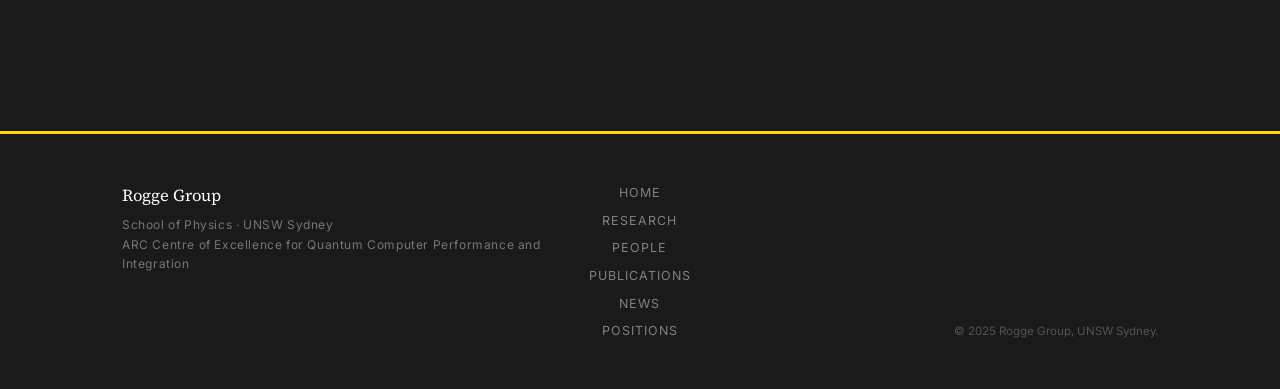
==== commit 461026b3: "update" ====
--- a/rogge/index.html
+++ b/rogge/index.html
@@ -69,12 +69,6 @@
   <section class="section" id="research">
     <div class="container">
       <div class="section-label">Research</div>
-      <h2 class="section-title">What We Do</h2>
-      <p class="section-intro">
-        We couple qubits from the atomic scale to macroscopic distances — optimising
-        donor atom interactions in silicon, engineering electric-dipole coupling to
-        spin qubits, and building optical interfaces for long-distance quantum networking.
-      </p>
 
       <div class="research-grid research-grid-3">
 
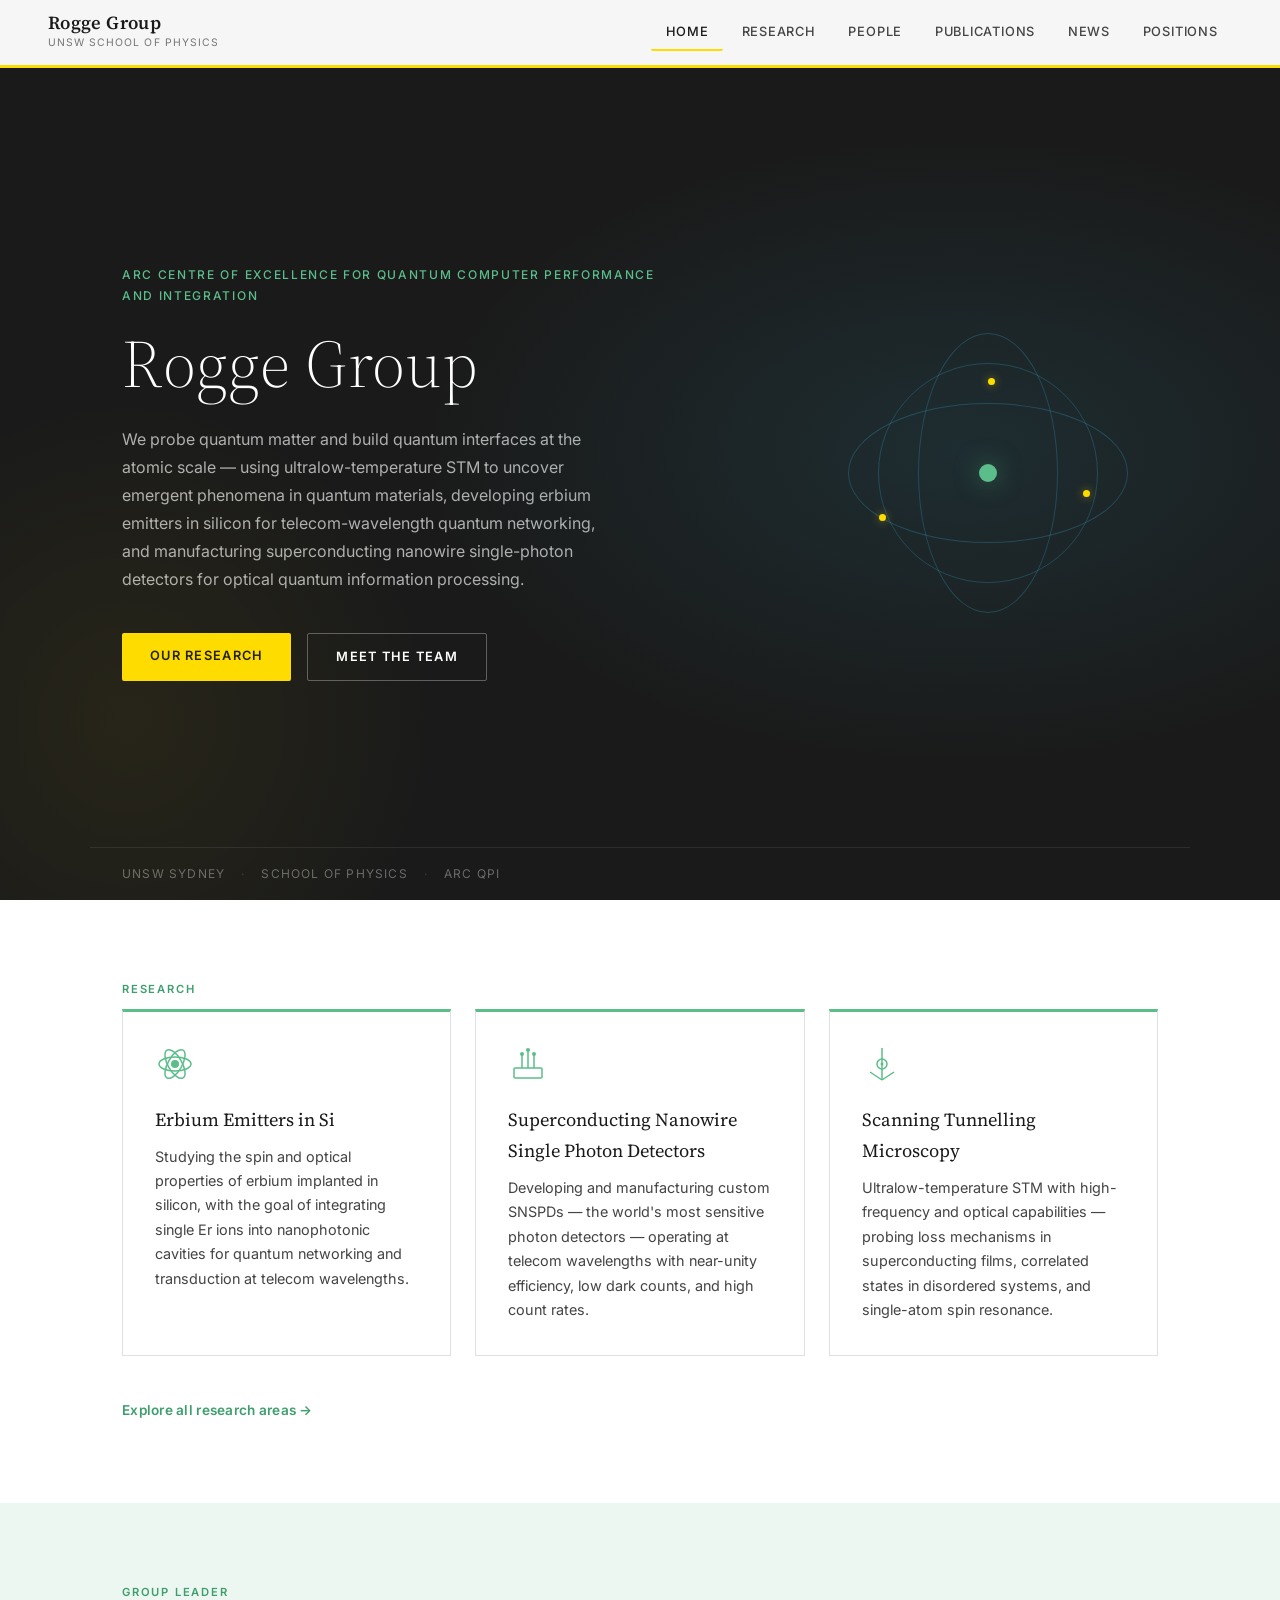
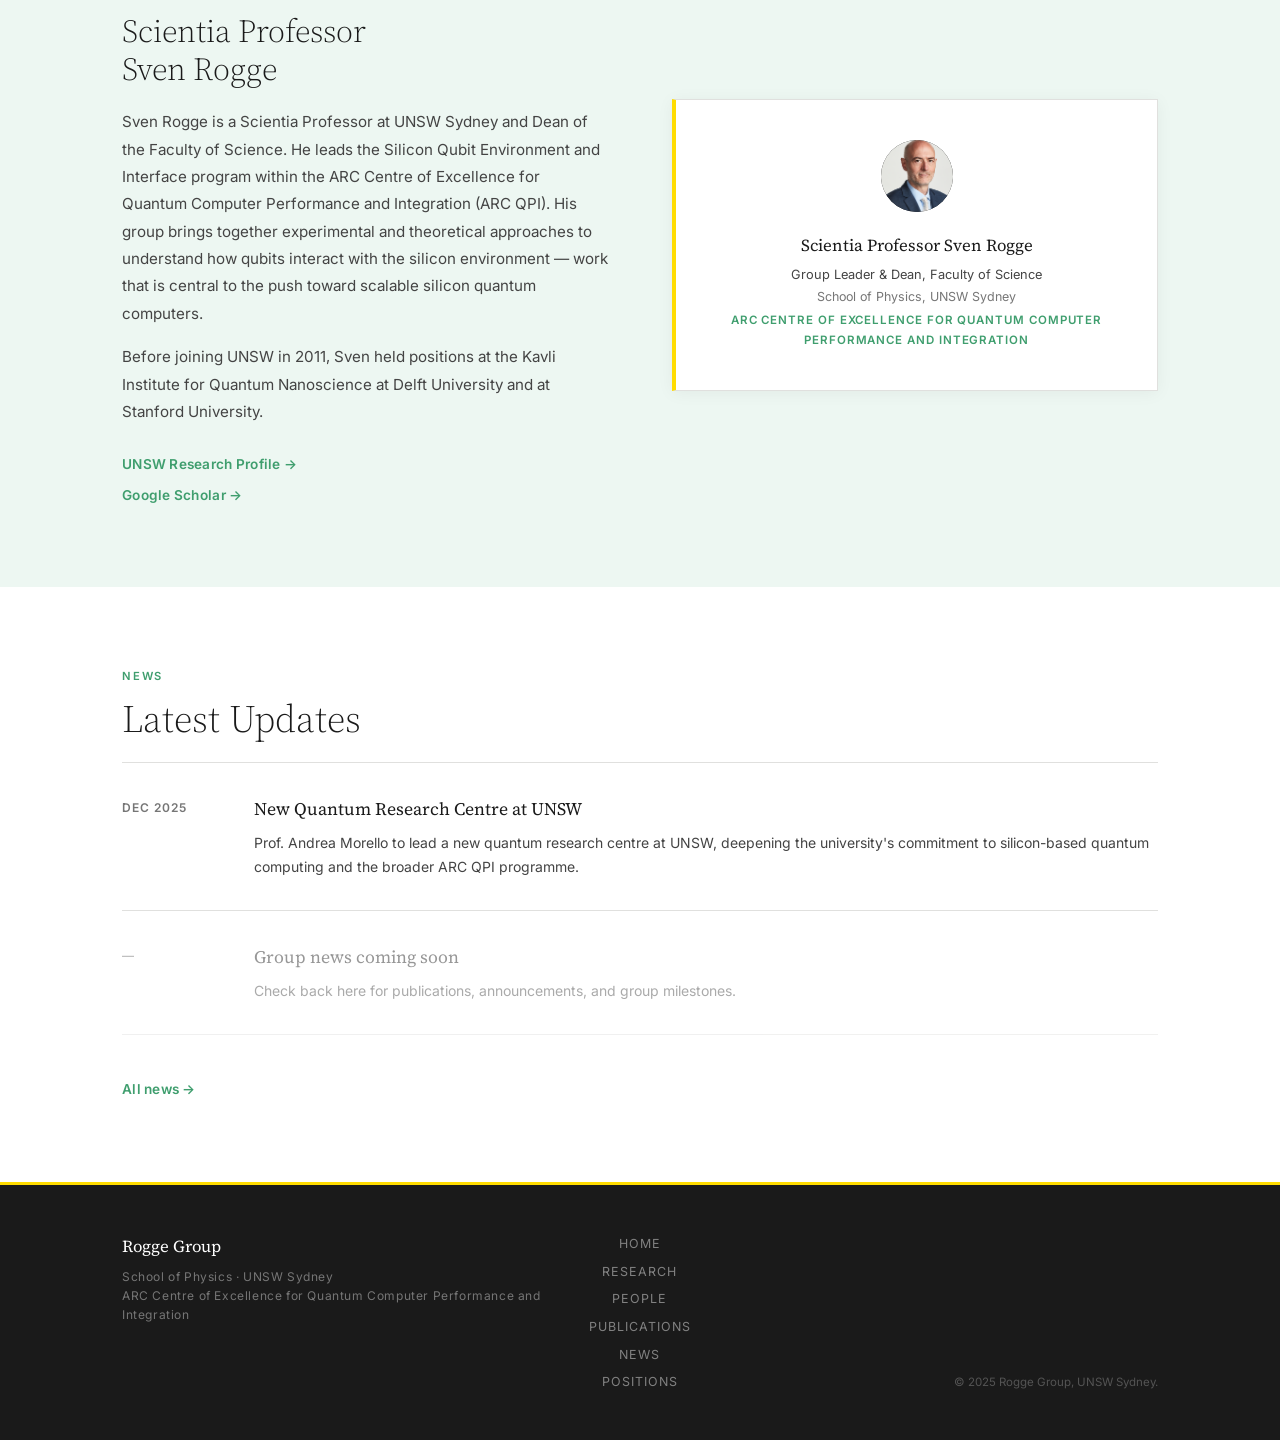
==== commit ed24ca30: "update research cards, pubs, captions, remove positions banner" ====
--- a/rogge/index.html
+++ b/rogge/index.html
@@ -72,7 +72,7 @@
 
       <div class="research-grid research-grid-3">
 
-        <div class="research-card">
+        <a href="research.html#erbium" class="research-card">
           <div class="research-card-icon">
             <svg viewBox="0 0 40 40" fill="none" xmlns="http://www.w3.org/2000/svg">
               <circle cx="20" cy="20" r="4" fill="currentColor"/>
@@ -87,10 +87,9 @@
             with the goal of integrating single Er ions into nanophotonic cavities
             for quantum networking and transduction at telecom wavelengths.
           </p>
-          <a href="research.html#erbium" class="research-card-link">Learn more →</a>
-        </div>
-
-        <div class="research-card">
+        </a>
+
+        <a href="research.html#snspd" class="research-card">
           <div class="research-card-icon">
             <svg viewBox="0 0 40 40" fill="none" xmlns="http://www.w3.org/2000/svg">
               <rect x="6" y="24" width="28" height="10" rx="1" stroke="currentColor" stroke-width="1.5"/>
@@ -104,12 +103,11 @@
           <p>
             Developing and manufacturing custom SNSPDs — the world's most sensitive
             photon detectors — operating at telecom wavelengths with near-unity
-            efficiency, ultra-low dark counts, and high count rates.
-          </p>
-          <a href="research.html#snspd" class="research-card-link">Learn more →</a>
-        </div>
-
-        <div class="research-card">
+            efficiency, low dark counts, and high count rates.
+          </p>
+        </a>
+
+        <a href="research.html#stm" class="research-card">
           <div class="research-card-icon">
             <svg viewBox="0 0 40 40" fill="none" xmlns="http://www.w3.org/2000/svg">
               <line x1="20" y1="4" x2="20" y2="36" stroke="currentColor" stroke-width="1.5"/>
@@ -125,8 +123,7 @@
             probing loss mechanisms in superconducting films, correlated states in
             disordered systems, and single-atom spin resonance.
           </p>
-          <a href="research.html#stm" class="research-card-link">Learn more →</a>
-        </div>
+        </a>
 
         <div class="research-card" style="display:none">
           <div class="research-card-icon">
@@ -234,23 +231,6 @@
     </div>
   </section>
 
-  <!-- ── Positions CTA ── -->
-  <section class="section section-dark" id="positions">
-    <div class="container positions-cta">
-      <div>
-        <div class="section-label section-label-light">Join Us</div>
-        <h2 class="positions-title">Open Positions</h2>
-        <p class="positions-blurb">
-          We are always looking for motivated students and postdoctoral
-          researchers to join the team. If you are interested in
-          experimental or theoretical quantum physics in silicon,
-          get in touch.
-        </p>
-      </div>
-      <a href="positions.html" class="btn btn-yellow">View Open Positions</a>
-    </div>
-  </section>
-
   <!-- ── Footer ── -->
   <footer class="footer">
     <div class="container footer-inner">
--- a/rogge/style.css
+++ b/rogge/style.css
@@ -344,11 +344,14 @@
 .research-card-link:hover { color: var(--unsw-dark); }
 
 .research-card {
+  display: block;
   padding: 2rem;
   border: 1px solid var(--unsw-border);
   border-top: 3px solid var(--green);
   background: var(--white);
   transition: box-shadow 0.25s ease, transform 0.25s ease;
+  text-decoration: none;
+  color: inherit;
 }
 
 .research-card:hover {
@@ -928,6 +931,7 @@
   font-style: italic;
   margin-top: 0.4rem;
   line-height: 1.45;
+  text-align: center;
 }
 
 .research-list {
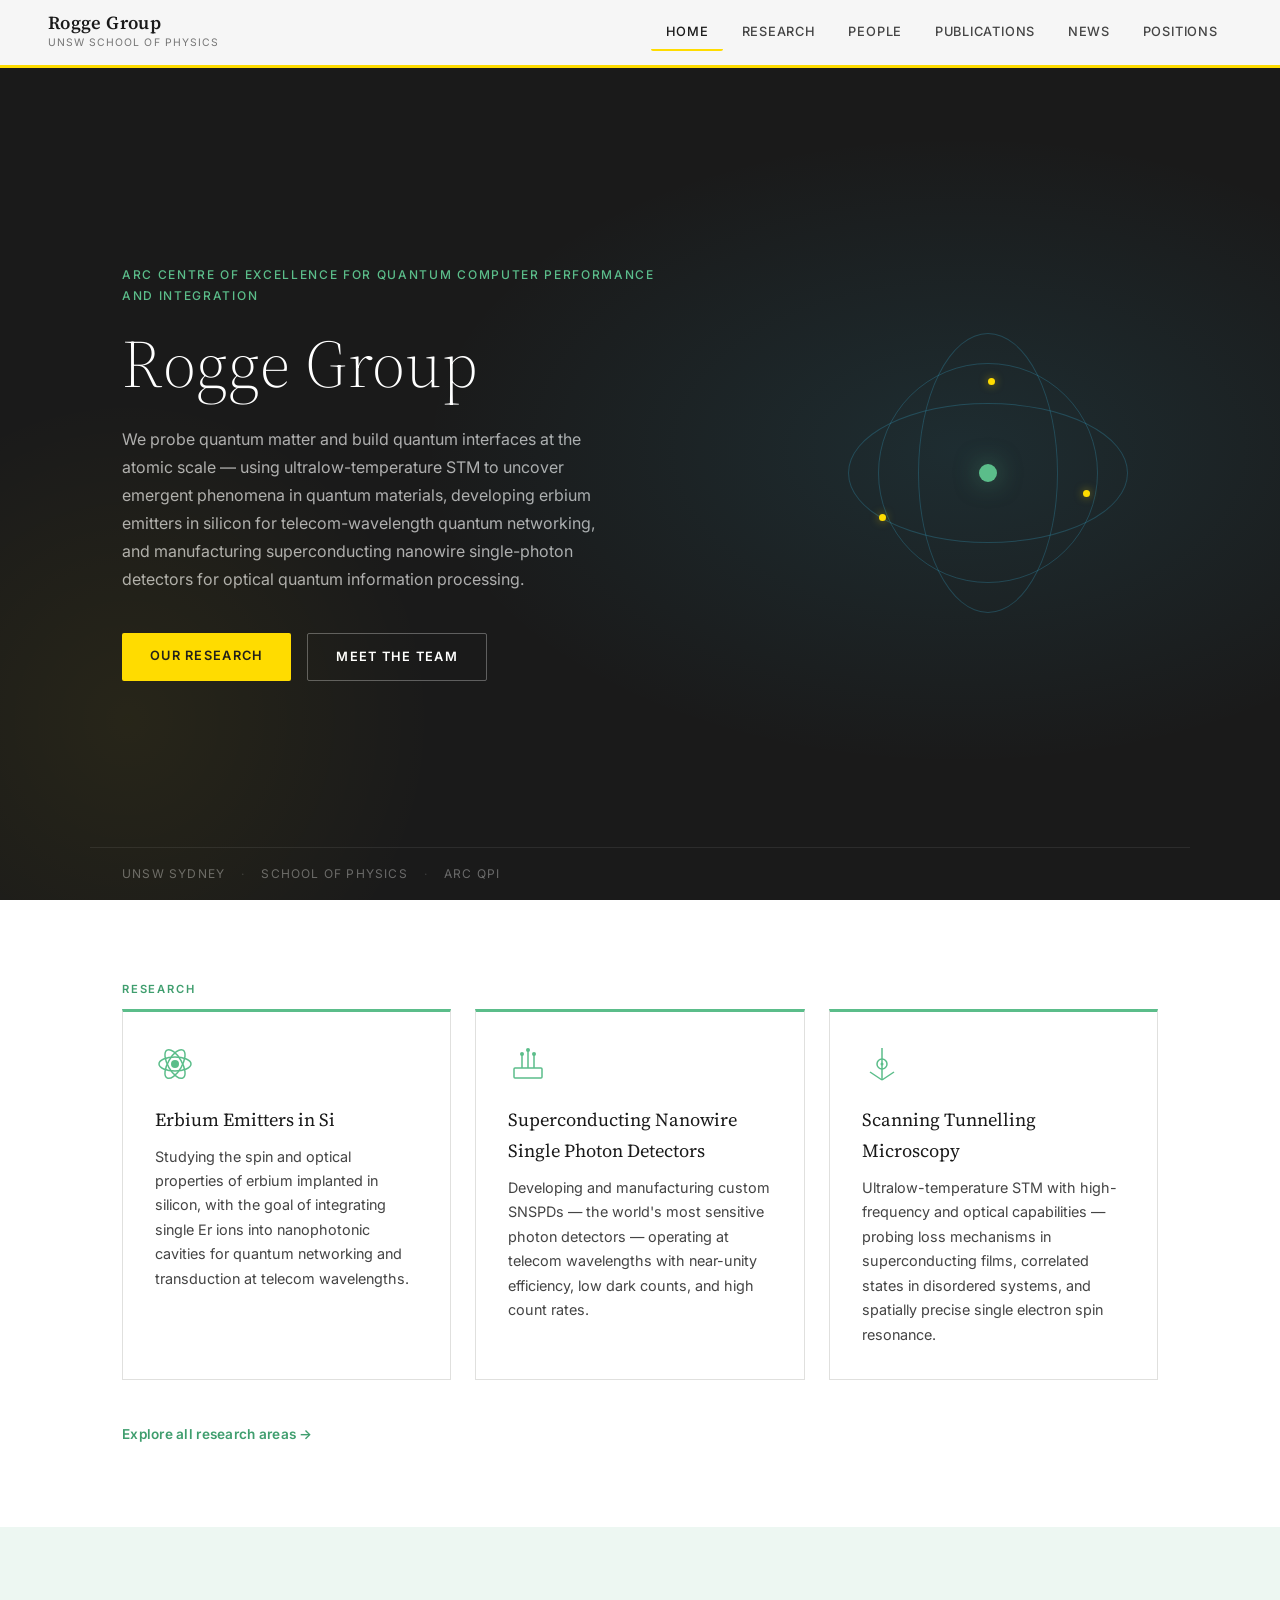
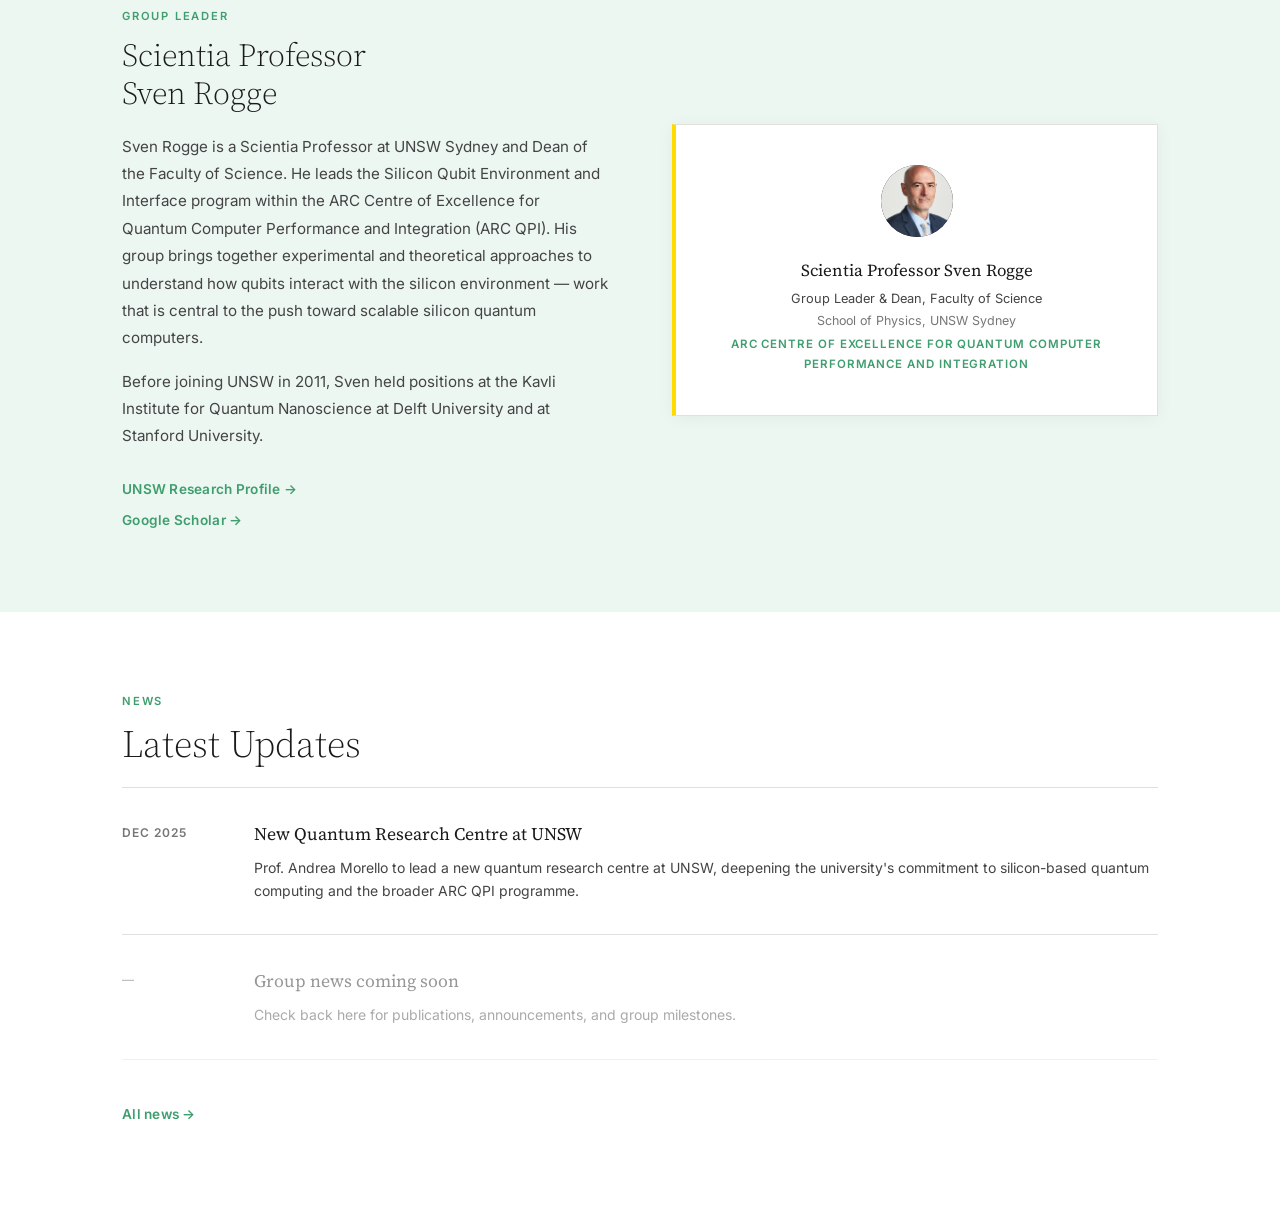
==== commit e3413e7a: "remove footer, research area labels, fix STM wording" ====
--- a/rogge/index.html
+++ b/rogge/index.html
@@ -121,7 +121,7 @@
           <p>
             Ultralow-temperature STM with high-frequency and optical capabilities —
             probing loss mechanisms in superconducting films, correlated states in
-            disordered systems, and single-atom spin resonance.
+            disordered systems, and spatially precise single electron spin resonance.
           </p>
         </a>
 
@@ -232,26 +232,6 @@
   </section>
 
   <!-- ── Footer ── -->
-  <footer class="footer">
-    <div class="container footer-inner">
-      <div class="footer-brand">
-        <div class="footer-name">Rogge Group</div>
-        <div class="footer-sub">School of Physics · UNSW Sydney</div>
-        <div class="footer-sub">ARC Centre of Excellence for Quantum Computer Performance and Integration</div>
-      </div>
-      <nav class="footer-nav">
-        <a href="index.html">Home</a>
-        <a href="research.html">Research</a>
-        <a href="people.html">People</a>
-        <a href="publications.html">Publications</a>
-        <a href="news.html">News</a>
-        <a href="positions.html">Positions</a>
-      </nav>
-      <div class="footer-copy">
-        &copy; 2025 Rogge Group, UNSW Sydney.
-      </div>
-    </div>
-  </footer>
 
 </body>
 </html>
